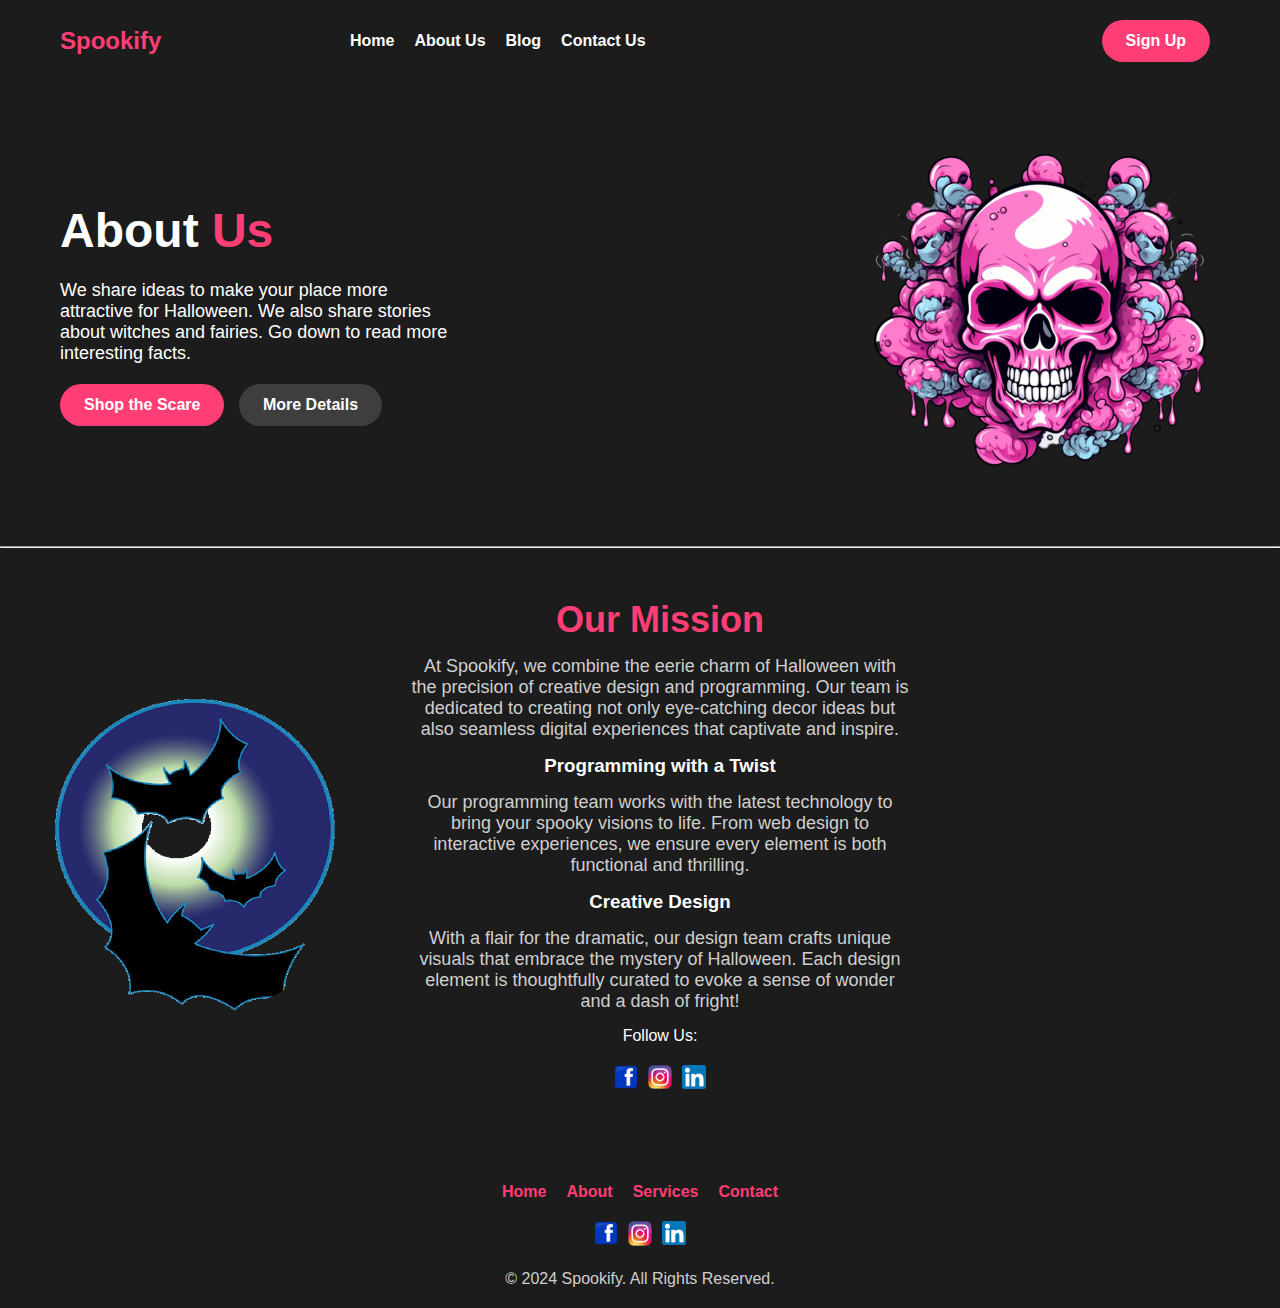
==== about.html @ dc23e55e "new deign" ====
<!DOCTYPE html>
<html lang="en">
<head>
    <meta charset="UTF-8">
    <meta name="viewport" content="width=device-width, initial-scale=1.0">
    <title>Spookify - Halloween Decor</title>
    <link rel="stylesheet" href="css/style.css">
</head>
<body>
    <header>
        <div class="navbar">
            <h1 class="logo">Spookify</h1>
            <nav>
                <ul class="center-links">
                    <li><a href="index.html">Home</a></li>
                    <li><a href="about.html">About Us</a></li>
                    <li><a href="blog.html">Blog</a></li>
                    <li><a href="contact.html">Contact Us</a></li>
                </ul>
                <ul class="right-link">
                    <li><a href="signup.html" class="btn-primary">Sign Up</a></li>
                </ul>
            </nav>
        </div>
    </header>

    <section class="hero">
        <div class="content">
            <h2>About <span>Us</span></h2>
            <p>We share ideas to make your place more attractive for Halloween. We also share stories about witches and fairies. Go down to read more interesting facts.</p>
            <div class="buttons">
                <a href="#shop" class="btn-primary">Shop the Scare</a>
                <a href="#details" class="btn-secondary">More Details</a>
            </div>
        </div>
        <div class="hero-image">
            <img src="images/skeeleton.png" alt="Halloween Skeleton with Witch Hat">
        </div>
    </section>
    <hr>

    <!-- About Us Section -->
    <section id="about" class="about">
        <div class="about-content">
            <div class="about-image">
                <img src="images/hallowen.png" alt="Spookify Team">
            </div>
            <div class="about-text">
                <h2>Our Mission</h2>
                <p>At <span class="highlight">Spookify</span>, we combine the eerie charm of Halloween with the precision of creative design and programming. Our team is dedicated to creating not only eye-catching decor ideas but also seamless digital experiences that captivate and inspire.</p>
                
                <h3>Programming with a Twist</h3>
                <p>Our programming team works with the latest technology to bring your spooky visions to life. From web design to interactive experiences, we ensure every element is both functional and thrilling.</p>
                
                <h3>Creative Design</h3>
                <p>With a flair for the dramatic, our design team crafts unique visuals that embrace the mystery of Halloween. Each design element is thoughtfully curated to evoke a sense of wonder and a dash of fright!</p>
                
                <div class="follow-text">Follow Us:</div>
                <div class="social-icons">
                    <a href="#"><img src="images/facebook.png" alt="Facebook"></a>
                    <a href="#"><img src="images/instagram.png" alt="Instagram"></a>
                    <a href="#"><img src="images/linkedin.png" alt="LinkedIn"></a>
                </div>
            </div>
        </div>
    </section>

    <footer>
        <div class="footer-content">
            <ul class="footer-links">
                <li><a href="#home">Home</a></li>
                <li><a href="#about">About</a></li>
                <li><a href="#services">Services</a></li>
                <li><a href="#contact">Contact</a></li>
            </ul>
            <div class="social-icons">
                <a href="#"><img src="images/facebook.png" alt="Facebook"></a>
                <a href="#"><img src="images/instagram.png" alt="Instagram"></a>
                <a href="#"><img src="images/linkedin.png" alt="LinkedIn"></a>
            </div>
            <p class="footer-text">© 2024 Spookify. All Rights Reserved.</p>
        </div>
    </footer>
</body>
</html>
---- css/style.css ----
@import 'header.css';
@import 'hero.css';
@import 'about.css';
@import 'stats.css';
@import 'blog.css';
@import 'contact.css';
@import 'footer.css';

* {
    margin: 0;
    padding: 0;
    box-sizing: border-box;
}

body {
    font-family: Arial, sans-serif;
    background-color: #1c1c1c;
    color: #fff;
}
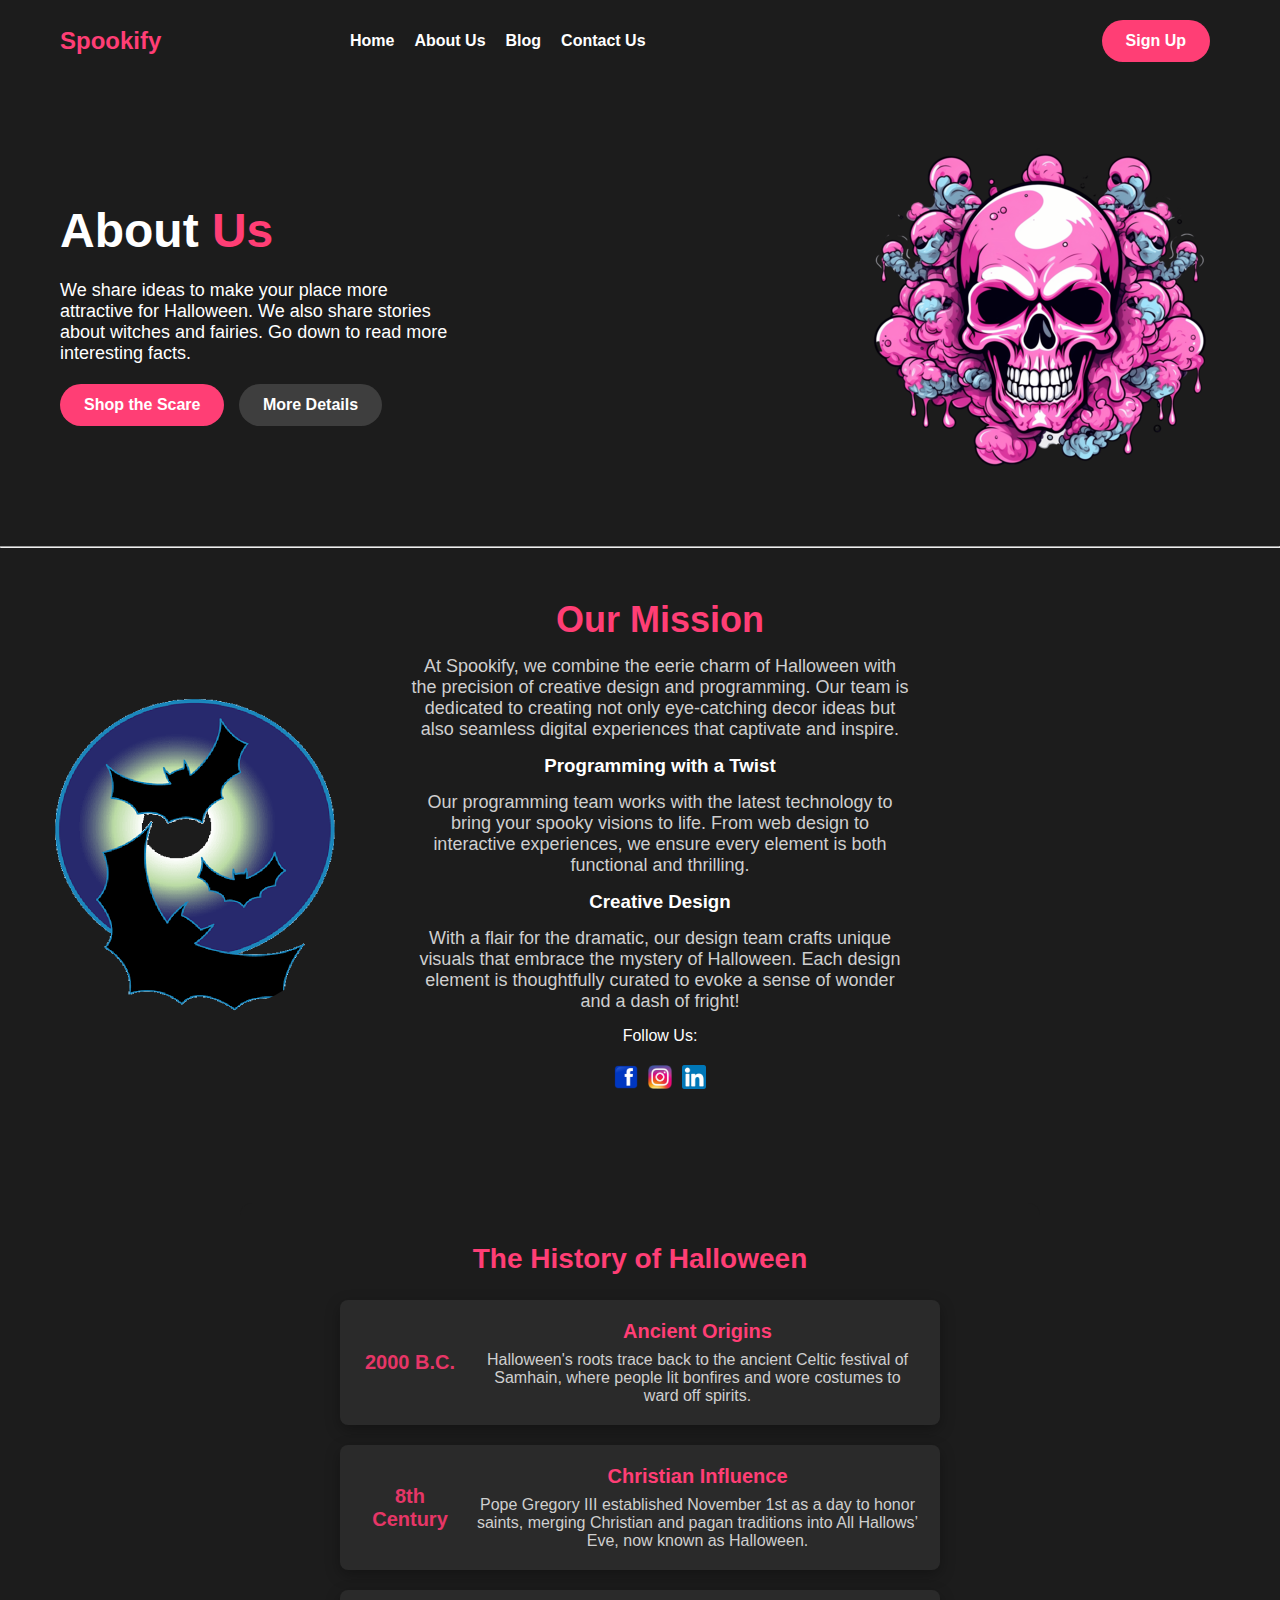
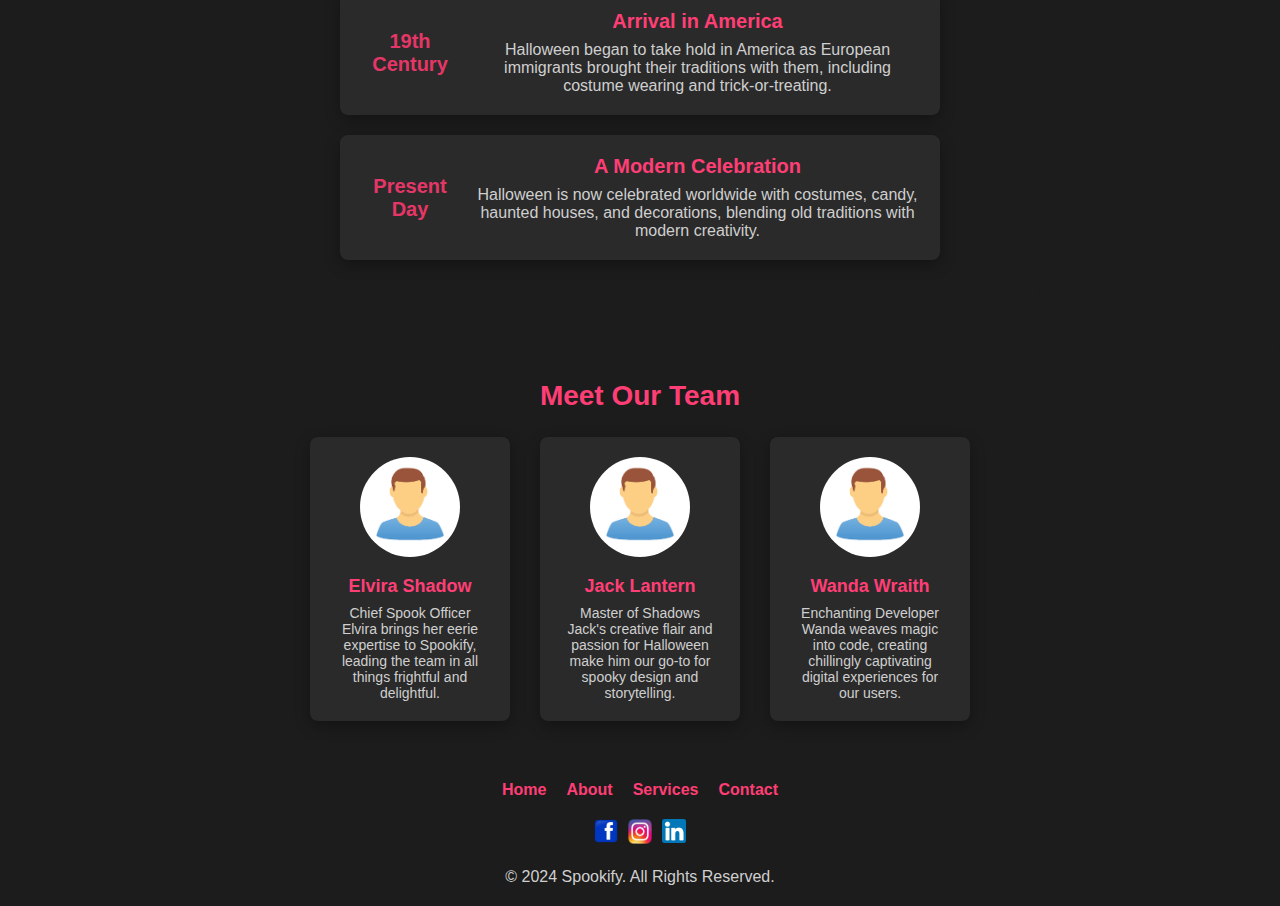
==== commit 95d3e3c9: "CHAMGING" ====
--- a/about.html
+++ b/about.html
@@ -29,8 +29,8 @@
             <h2>About <span>Us</span></h2>
             <p>We share ideas to make your place more attractive for Halloween. We also share stories about witches and fairies. Go down to read more interesting facts.</p>
             <div class="buttons">
-                <a href="#shop" class="btn-primary">Shop the Scare</a>
-                <a href="#details" class="btn-secondary">More Details</a>
+                <a href="https://www.horror-shop.com/" target="_blank" class="btn-primary">Shop the Scare</a>
+                <a href="https://www.history.com/topics/halloween/history-of-halloween" target="_blank" class="btn-secondary">More Details</a>
             </div>
         </div>
         <div class="hero-image">
@@ -65,6 +65,73 @@
         </div>
     </section>
 
+    <!-- Timeline of Halloween Section -->
+<section class="timeline">
+    <h2>The History of Halloween</h2>
+    <div class="timeline-content">
+        <div class="timeline-item">
+            <div class="timeline-date">2000 B.C.</div>
+            <div class="timeline-text">
+                <h4>Ancient Origins</h4>
+                <p>Halloween's roots trace back to the ancient Celtic festival of Samhain, where people lit bonfires and wore costumes to ward off spirits.</p>
+            </div>
+        </div>
+
+        <div class="timeline-item">
+            <div class="timeline-date">8th Century</div>
+            <div class="timeline-text">
+                <h4>Christian Influence</h4>
+                <p>Pope Gregory III established November 1st as a day to honor saints, merging Christian and pagan traditions into All Hallows’ Eve, now known as Halloween.</p>
+            </div>
+        </div>
+
+        <div class="timeline-item">
+            <div class="timeline-date">19th Century</div>
+            <div class="timeline-text">
+                <h4>Arrival in America</h4>
+                <p>Halloween began to take hold in America as European immigrants brought their traditions with them, including costume wearing and trick-or-treating.</p>
+            </div>
+        </div>
+
+        <div class="timeline-item">
+            <div class="timeline-date">Present Day</div>
+            <div class="timeline-text">
+                <h4>A Modern Celebration</h4>
+                <p>Halloween is now celebrated worldwide with costumes, candy, haunted houses, and decorations, blending old traditions with modern creativity.</p>
+            </div>
+        </div>
+    </div>
+</section>
+
+
+<!-- Meet the Team Section -->
+<section class="team">
+    <h2>Meet Our Team</h2>
+    <div class="team-content">
+        <div class="team-member">
+            <img src="images/image1.png" alt="Team Member 1">
+            <h4>Elvira Shadow</h4>
+            <p>Chief Spook Officer</p>
+            <p>Elvira brings her eerie expertise to Spookify, leading the team in all things frightful and delightful.</p>
+        </div>
+        
+        <div class="team-member">
+            <img src="images/image1.png" alt="Team Member 2">
+            <h4>Jack Lantern</h4>
+            <p>Master of Shadows</p>
+            <p>Jack's creative flair and passion for Halloween make him our go-to for spooky design and storytelling.</p>
+        </div>
+        
+        <div class="team-member">
+            <img src="images/image1.png" alt="Team Member 3">
+            <h4>Wanda Wraith</h4>
+            <p>Enchanting Developer</p>
+            <p>Wanda weaves magic into code, creating chillingly captivating digital experiences for our users.</p>
+        </div>
+    </div>
+</section>
+
+
     <footer>
         <div class="footer-content">
             <ul class="footer-links">
--- a/css/style.css
+++ b/css/style.css
@@ -1,10 +1,3 @@
-@import 'header.css';
-@import 'hero.css';
-@import 'about.css';
-@import 'stats.css';
-@import 'blog.css';
-@import 'contact.css';
-@import 'footer.css';
 
 * {
     margin: 0;
@@ -17,3 +10,865 @@
     background-color: #1c1c1c;
     color: #fff;
 }
+
+header {
+    background-color: #1c1c1c;
+    padding: 20px 0;
+}
+
+.navbar {
+    display: flex;
+    justify-content: space-between;
+    align-items: center;
+    max-width: 1200px;
+    margin: 0 auto;
+    padding: 0 20px;
+}
+
+.logo {
+    color: #ff3e75;
+    font-size: 24px;
+    font-weight: bold;
+    flex: 1;
+    text-align: left;
+}
+
+nav {
+    display: flex;
+    align-items: center;
+    flex: 3;
+    justify-content: center;
+}
+
+.center-links {
+    display: flex;
+    list-style: none;
+    gap: 20px;
+}
+
+.right-link {
+    list-style: none;
+    margin-left: auto;
+}
+
+.right-link li {
+    display: inline;
+}
+
+nav a {
+    color: #ffffff;
+    text-decoration: none;
+    font-weight: bold;
+    font-size: 16px;
+    transition: color 0.3s;
+}
+
+nav a:hover {
+    color: #ff3e75;
+}
+
+/* Scroll-to-Top Button */
+.scroll-top {
+    position: fixed;
+    bottom: 20px;
+    right: 20px;
+    display: none;
+    padding: 10px;
+    background-color: #333;
+    color: #fff;
+    cursor: pointer;
+    border-radius: 50%;
+    font-size: 20px;
+    z-index: 1000;
+    transition: background-color 0.3s;
+}
+
+.scroll-top:hover {
+    background-color: #555;
+}
+
+
+
+.stats-box {
+    display: flex;
+    flex-direction: column;
+    align-items: center;
+    padding: 50px 20px;
+    background-color: #1c1c1cb4;
+    margin: 50px auto;
+    max-width: 800px;
+    border-radius: 16px;
+    box-shadow: 0 10px 20px rgba(0, 0, 0, 0.3);
+    text-align: center;
+}
+
+.stats-box h3 {
+    color: #ff3e75;
+    font-size: 32px;
+    margin-bottom: 20px;
+}
+
+.stats-content {
+    display: flex;
+    gap: 30px;
+    justify-content: center;
+    flex-wrap: wrap;
+}
+
+.stat-item {
+    background-color: #3e3e3e;
+    padding: 20px;
+    border-radius: 12px;
+    width: 120px;
+    box-shadow: 0 5px 15px rgba(0, 0, 0, 0.2);
+    transition: transform 0.3s;
+    border: 2px solid #ff3e75;
+}
+
+.stat-item h4 {
+    color: #ff3e75;
+    font-size: 20px;
+    margin-bottom: 10px;
+}
+
+.stat-item p {
+    font-size: 18px;
+    color: #ffffff;
+    font-weight: bold;
+}
+
+.stat-item:hover {
+    transform: translateY(-5px);
+    box-shadow: 0 8px 20px rgba(0, 0, 0, 0.4);
+}
+
+
+.hero {
+    display: flex;
+    justify-content: space-between;
+    align-items: center;
+    padding: 50px 20px;
+    max-width: 1200px;
+    margin: 0 auto;
+    flex-wrap: wrap;
+}
+
+.content h2 {
+    font-size: 48px;
+    line-height: 1.2;
+}
+
+.content h2 span {
+    color: #ff3e75;
+}
+
+.content p {
+    font-size: 18px;
+    margin: 20px 0;
+    max-width: 400px;
+}
+
+.buttons {
+    margin-top: 20px;
+}
+
+.btn-primary,
+.btn-secondary {
+    display: inline-block;
+    padding: 12px 24px;
+    margin-right: 10px;
+    font-size: 16px;
+    border-radius: 25px;
+    text-decoration: none;
+    font-weight: bold;
+    transition: 0.3s;
+}
+
+.btn-primary {
+    background-color: #ff3e75;
+    color: #fff;
+}
+
+.btn-primary:hover {
+    background-color: #e63667;
+}
+
+.btn-secondary {
+    background-color: #3e3e3e;
+    color: #fff;
+}
+
+.btn-secondary:hover {
+    background-color: #333333;
+}
+
+.hero-image img {
+    width: 100%;
+    max-width: 560px;
+    height: auto;
+}
+
+.social-icons {
+    display: flex; /* Aligns the icons in a row */
+    justify-content: center; /* Centers the icons horizontally */
+    gap: 10px; /* Space between each icon */
+    margin: 20px 0; /* Margin above and below the icon section */
+}
+
+.social-icons img {
+    width: 24px; /* Set a fixed width for the icons */
+    height: auto; /* Maintain aspect ratio */
+    transition: transform 0.3s; /* Animation for hover effect */
+}
+
+.social-icons img:hover {
+    transform: scale(1.1); /* Slightly enlarge the icon on hover */
+}
+
+
+
+.about {
+    display: flex;
+    justify-content: center;
+    align-items: center;
+    padding: 50px 20px;
+    background-color: #1c1c1cb4;
+    flex-wrap: wrap;
+}
+
+.about-content {
+    display: flex;
+    align-items: center;
+    max-width: 1200px;
+    width: 100%;
+    color: #fff;
+    flex-wrap: wrap;
+    gap: 50px;
+}
+
+.about-image img {
+    border-radius: 50%;
+    transition: transform 0.3s;
+    height: auto;
+    max-width: 100%;
+    margin: 0 auto;
+}
+
+.about-image img:hover {
+    transform: scale(1.05);
+}
+
+.about-text {
+    max-width: 500px;
+    margin-left: 0;
+    text-align: center;
+}
+
+.about-text h2 {
+    font-size: 36px;
+    color: #ff3e75;
+    line-height: 1.2;
+}
+
+.about-text p {
+    font-size: 18px;
+    margin: 15px 0;
+    color: #cfcfcf;
+}
+
+
+.social-icons {
+    display: flex; /* Aligns the icons in a row */
+    justify-content: center; /* Centers the icons horizontally */
+    gap: 10px; /* Space between each icon */
+    margin: 20px 0; /* Margin above and below the icon section */
+}
+
+.social-icons img {
+    width: 24px; /* Set a fixed width for the icons */
+    height: auto; /* Maintain aspect ratio */
+    transition: transform 0.3s; /* Animation for hover effect */
+}
+
+.social-icons img:hover {
+    transform: scale(1.1); /* Slightly enlarge the icon on hover */
+}
+
+
+.blog-section {
+    padding: 50px 20px;
+    background-color: #1c1c1c;
+    color: #fff;
+    text-align: center;
+}
+
+.section-title {
+    font-size: 36px;
+    color: #ff3e75;
+    margin-bottom: 30px;
+}
+
+.blog-container {
+    display: flex;
+    gap: 20px;
+    justify-content: center;
+    flex-wrap: wrap;
+    max-width: 1200px;
+    margin: 0 auto;
+}
+
+.blog-post {
+    background-color: #3e3e3e;
+    border-radius: 12px;
+    box-shadow: 0 5px 15px rgba(0, 0, 0, 0.2);
+    overflow: hidden;
+    transition: transform 0.3s;
+    width: 100%;
+    max-width: 320px;
+    text-align: left;
+}
+
+.blog-post:hover {
+    transform: translateY(-5px);
+}
+
+.blog-image {
+    width: 100%;
+    height: 200px;
+    object-fit: cover;
+}
+
+.blog-content {
+    padding: 20px;
+}
+
+.blog-content h3 {
+    font-size: 24px;
+    color: #ff3e75;
+    margin-bottom: 10px;
+}
+
+.blog-content p {
+    font-size: 16px;
+    color: #cfcfcf;
+    margin-bottom: 15px;
+}
+
+.read-more {
+    text-decoration: none;
+    color: #ff3e75;
+    font-weight: bold;
+    transition: color 0.3s;
+}
+
+.read-more:hover {
+    color: #e63667;
+}
+
+
+.contact-section {
+    padding: 50px 20px;
+    background-color: #1c1c1c;
+    color: #fff;
+    text-align: left;
+}
+
+.section-title {
+    font-size: 36px;
+    color: #ff3e75;
+    margin-bottom: 30px;
+    text-align: center;
+}
+
+.contact-form {
+    max-width: 600px;
+    margin: 0 auto;
+    display: flex;
+    flex-direction: column;
+}
+
+.contact-form input,
+.contact-form textarea {
+    width: 100%;
+    padding: 12px 16px;
+    border: 2px solid #e1e1e1;
+    border-radius: 8px;
+    outline: none;
+    transition: all 0.3s ease;
+    font-size: 14px;
+    background: #ffffff;
+    margin-bottom: 20px;
+}
+
+.contact-form button {
+    background-color: #ff3e75;
+    color: #fff;
+    border: none;
+    border-radius: 5px;
+    padding: 10px;
+    cursor: pointer;
+    font-size: 16px;
+    transition: background-color 0.3s;
+}
+
+.contact-form button:hover {
+    background-color: #e63667;
+}
+
+
+footer {
+    background-color: #1c1c1c;
+    padding: 20px 0;
+    text-align: center;
+    color: #cfcfcf;
+}
+
+.footer-links {
+    list-style: none;
+    display: flex;
+    justify-content: center;
+    gap: 20px;
+}
+
+.footer-links a {
+    color: #ff3e75;
+    text-decoration: none;
+    font-weight: bold;
+    transition: color 0.3s;
+}
+
+.footer-links a:hover {
+    color: #e63667;
+}
+
+.footer-text {
+    margin-top: 10px;
+}
+
+.social-icons {
+    display: flex; /* Aligns the icons in a row */
+    justify-content: center; /* Centers the icons horizontally */
+    gap: 10px; /* Space between each icon */
+    margin: 20px 0; /* Margin above and below the icon section */
+}
+
+.social-icons img {
+    width: 24px; /* Set a fixed width for the icons */
+    height: auto; /* Maintain aspect ratio */
+    transition: transform 0.3s; /* Animation for hover effect */
+}
+
+.social-icons img:hover {
+    transform: scale(1.1); /* Slightly enlarge the icon on hover */
+}
+
+
+
+/* Testimonials Section */
+.testimonials {
+    padding: 40px 20px;
+    background-color: #2a2a2a;
+    text-align: center;
+    color: #ff3e75;
+    margin-top: 40px;
+    border-radius: 12px;
+    max-width: 800px;
+    margin: 40px auto;
+    box-shadow: 0 10px 20px rgba(0, 0, 0, 0.4);
+}
+
+.testimonials h3 {
+    font-size: 28px;
+    color: #ff3e75;
+    margin-bottom: 20px;
+}
+
+.testimonial-content {
+    color: #cfcfcf;
+    margin-top: 20px;
+}
+
+.testimonial {
+    font-style: italic;
+    margin-bottom: 20px;
+    font-size: 18px;
+}
+
+.customer-name {
+    display: block;
+    margin-top: 10px;
+    font-weight: bold;
+    color: #ffffff;
+}
+
+/* Newsletter Section */
+.newsletter {
+    padding: 40px 20px;
+    background-color: #1c1c1c;
+    text-align: center;
+    color: #ffffff;
+    margin-top: 40px;
+    border-radius: 12px;
+    max-width: 600px;
+    margin: 40px auto;
+    box-shadow: 0 10px 20px rgba(0, 0, 0, 0.4);
+}
+
+.newsletter h3 {
+    font-size: 28px;
+    color: #ff3e75;
+    margin-bottom: 15px;
+}
+
+.newsletter p {
+    font-size: 18px;
+    color: #cfcfcf;
+    margin-bottom: 25px;
+}
+
+.newsletter form {
+    display: flex;
+    justify-content: center;
+    align-items: center;
+    gap: 10px;
+}
+
+.newsletter input[type="email"] {
+    padding: 12px;
+    font-size: 16px;
+    border-radius: 5px;
+    border: 2px solid #ff3e75;
+    outline: none;
+    width: 70%;
+    transition: border-color 0.3s;
+}
+
+.newsletter input[type="email"]:focus {
+    border-color: #e63667;
+}
+
+.newsletter .btn-primary {
+    padding: 12px 20px;
+    font-size: 16px;
+    background-color: #ff3e75;
+    color: #fff;
+    border: none;
+    border-radius: 5px;
+    cursor: pointer;
+    font-weight: bold;
+    transition: background-color 0.3s;
+}
+
+.newsletter .btn-primary:hover {
+    background-color: #e63667;
+}
+
+
+/* Timeline Section */
+.timeline {
+    padding: 40px 20px;
+    background-color: #1c1c1c;
+    color: #ff3e75;
+    text-align: center;
+    margin-top: 40px;
+    border-radius: 12px;
+    max-width: 800px;
+    margin: 40px auto;
+}
+
+.timeline h2 {
+    font-size: 28px;
+    color: #ff3e75;
+    margin-bottom: 25px;
+}
+
+.timeline-content {
+    display: flex;
+    flex-direction: column;
+    gap: 20px;
+    align-items: center;
+}
+
+.timeline-item {
+    background-color: #2a2a2a;
+    padding: 20px;
+    border-radius: 8px;
+    width: 100%;
+    max-width: 600px;
+    display: flex;
+    gap: 15px;
+    align-items: center;
+    box-shadow: 0 5px 15px rgba(0, 0, 0, 0.3);
+}
+
+.timeline-date {
+    font-size: 20px;
+    font-weight: bold;
+    color: #e63667;
+    min-width: 100px;
+}
+
+.timeline-text h4 {
+    font-size: 20px;
+    color: #ff3e75;
+    margin-bottom: 8px;
+}
+
+.timeline-text p {
+    font-size: 16px;
+    color: #cfcfcf;
+}
+
+
+
+/* Meet the Team Section */
+.team {
+    padding: 40px 20px;
+    background-color: #1c1c1c;
+    color: #ff3e75;
+    text-align: center;
+    margin-top: 40px;
+    border-radius: 12px;
+}
+
+.team h2 {
+    font-size: 28px;
+    color: #ff3e75;
+    margin-bottom: 25px;
+}
+
+.team-content {
+    display: flex;
+    justify-content: center;
+    gap: 30px;
+    flex-wrap: wrap;
+}
+
+.team-member {
+    background-color: #2a2a2a;
+    padding: 20px;
+    border-radius: 8px;
+    width: 200px;
+    text-align: center;
+    box-shadow: 0 5px 15px rgba(0, 0, 0, 0.3);
+}
+
+.team-member img {
+    width: 100px;
+    height: 100px;
+    border-radius: 50%;
+    margin-bottom: 15px;
+}
+
+.team-member h4 {
+    font-size: 18px;
+    color: #ff3e75;
+    margin-bottom: 8px;
+}
+
+.team-member p {
+    font-size: 14px;
+    color: #cfcfcf;
+}
+
+
+/* Featured Posts Carousel */
+.featured-posts {
+    padding: 40px 20px;
+    background-color: #1a1a1a;
+    color: #ff3e75;
+    text-align: center;
+}
+
+.featured-posts h2 {
+    font-size: 28px;
+    color: #ff3e75;
+    margin-bottom: 20px;
+}
+
+.carousel {
+    display: flex;
+    justify-content: center;
+    gap: 30px;
+    overflow: hidden;
+    flex-wrap: nowrap;
+}
+
+.carousel-item {
+    background-color: #2a2a2a;
+    padding: 20px;
+    border-radius: 8px;
+    width: 250px;
+    text-align: center;
+    box-shadow: 0 5px 15px rgba(0, 0, 0, 0.3);
+    flex: 0 0 auto;
+}
+
+.carousel-item img {
+    width: 100%;
+    height: 150px;
+    object-fit: cover;
+    border-radius: 6px;
+    margin-bottom: 15px;
+}
+
+.carousel-item h3 {
+    font-size: 18px;
+    color: #ff3e75;
+    margin-bottom: 8px;
+}
+
+.carousel-item p {
+    font-size: 14px;
+    color: #cfcfcf;
+    margin-bottom: 15px;
+}
+
+.carousel-item .btn-secondary {
+    text-decoration: none;
+    padding: 10px 15px;
+    color: #fff;
+    background-color: #ff3e75;
+    border-radius: 5px;
+    transition: background-color 0.3s;
+}
+
+.carousel-item .btn-secondary:hover {
+    background-color: #ff699a;
+}
+
+
+/* Blog Header Image */
+.blog-header {
+    position: relative;
+    overflow: hidden;
+    margin-bottom: 20px; /* Space below the header */
+}
+
+.blog-header-image {
+    width: 100%;
+    height: auto;
+    display: block; /* Ensures it doesn't have extra space */
+}
+
+.blog-header-content {
+    position: absolute;
+    bottom: 20px; /* Positioning from the bottom */
+    left: 20px; /* Positioning from the left */
+    color: white; /* Text color */
+    padding: 20px; /* Padding around the text */
+    border-radius: 5px; /* Rounded corners */
+}
+
+.blog-header-content h1 {
+    margin: 0; /* Remove default margin */
+    font-size: 2.5em; /* Large font for the title */
+}
+
+.blog-header-content p {
+    margin: 10px 0 0; /* Space above the paragraph */
+    font-size: 1.2em; /* Slightly larger text for readability */
+}
+
+/* Blog Post Content */
+.blog-content {
+    padding: 20px; /* Padding around the blog content */
+    background: #1c1c1c; /* White background for contrast */
+    border-radius: 5px; /* Rounded corners */
+}
+
+.blog-content h2 {
+    font-size: 2em; /* Main heading size */
+    margin-top: 0; /* Remove top margin */
+    color: #e63667;
+}
+
+.blog-content h3 {
+    font-size: 1.5em; /* Subheading size */
+    margin: 20px 0 10px; /* Margin around subheadings */
+}
+
+.blog-content p {
+    margin: 10px 0; /* Spacing between paragraphs */
+    line-height: 1.6; /* Increased line height for readability */
+}
+
+/* Related Articles Section */
+.related-articles {
+    background: #1c1c1c; /* Light gray background */
+    padding: 20px; /* Padding inside the section */
+    margin-top: 20px; /* Space above the section */
+    border-radius: 5px; /* Rounded corners */
+}
+
+.related-articles h2  {
+    margin: 0 0 50px; /* Space below the heading */
+    font-size: 1.8em; /* Heading size */
+    color: #ff3e75;
+    align-items: center;
+    text-align: center;
+}
+
+.related-container {
+    display: flex; /* Flexbox layout for articles */
+    flex-wrap: wrap; /* Allow wrapping */
+    gap: 15px; /* Space between articles */
+}
+
+.related-post {
+    flex: 1 1 30%; /* Flex-grow, flex-shrink, and flex-basis for responsive sizing */
+    background: #1c1c1c; /* White background for posts */
+    padding: 10px; /* Padding inside each post */
+    border-radius: 5px; /* Rounded corners */
+    box-shadow: 0 2px 5px rgba(0, 0, 0, 0.1); /* Subtle shadow for depth */
+}
+
+.related-post img {
+    width: 90%; /* Make image responsive */
+    border-radius: 5px; /* Rounded corners for images */
+}
+
+.related-post h3 a {
+    font-size: 1.2em; /* Title size for related posts */
+    margin: 10px 0; /* Space around titles */
+    color: #ff3e75;
+}
+
+
+/* Faq section */
+.faq-section {
+    margin: 40px auto; /* Centering with auto margin */
+    padding: 20px;
+    background-color: #1c1c1c;
+    border: 1px solid #ddd;
+    border-radius: 8px;
+    max-width: 70%; /* Max width for responsiveness */
+    text-align: center; /* Center text */
+}
+
+.faq-title {
+    font-size: 24px;
+    margin-bottom: 20px;
+}
+
+.faq-item {
+    margin-bottom: 10px;
+}
+
+.faq-question {
+    background-color: #333;
+    color: #fff;
+    padding: 10px;
+    cursor: pointer;
+    border-radius: 5px;
+}
+
+.faq-answer {
+    display: none;
+    padding: 10px;
+    border: 1px solid #ddd;
+    border-radius: 5px;
+    margin-top: 5px;
+    background-color: #333333;
+    color: #ff699a;
+}
